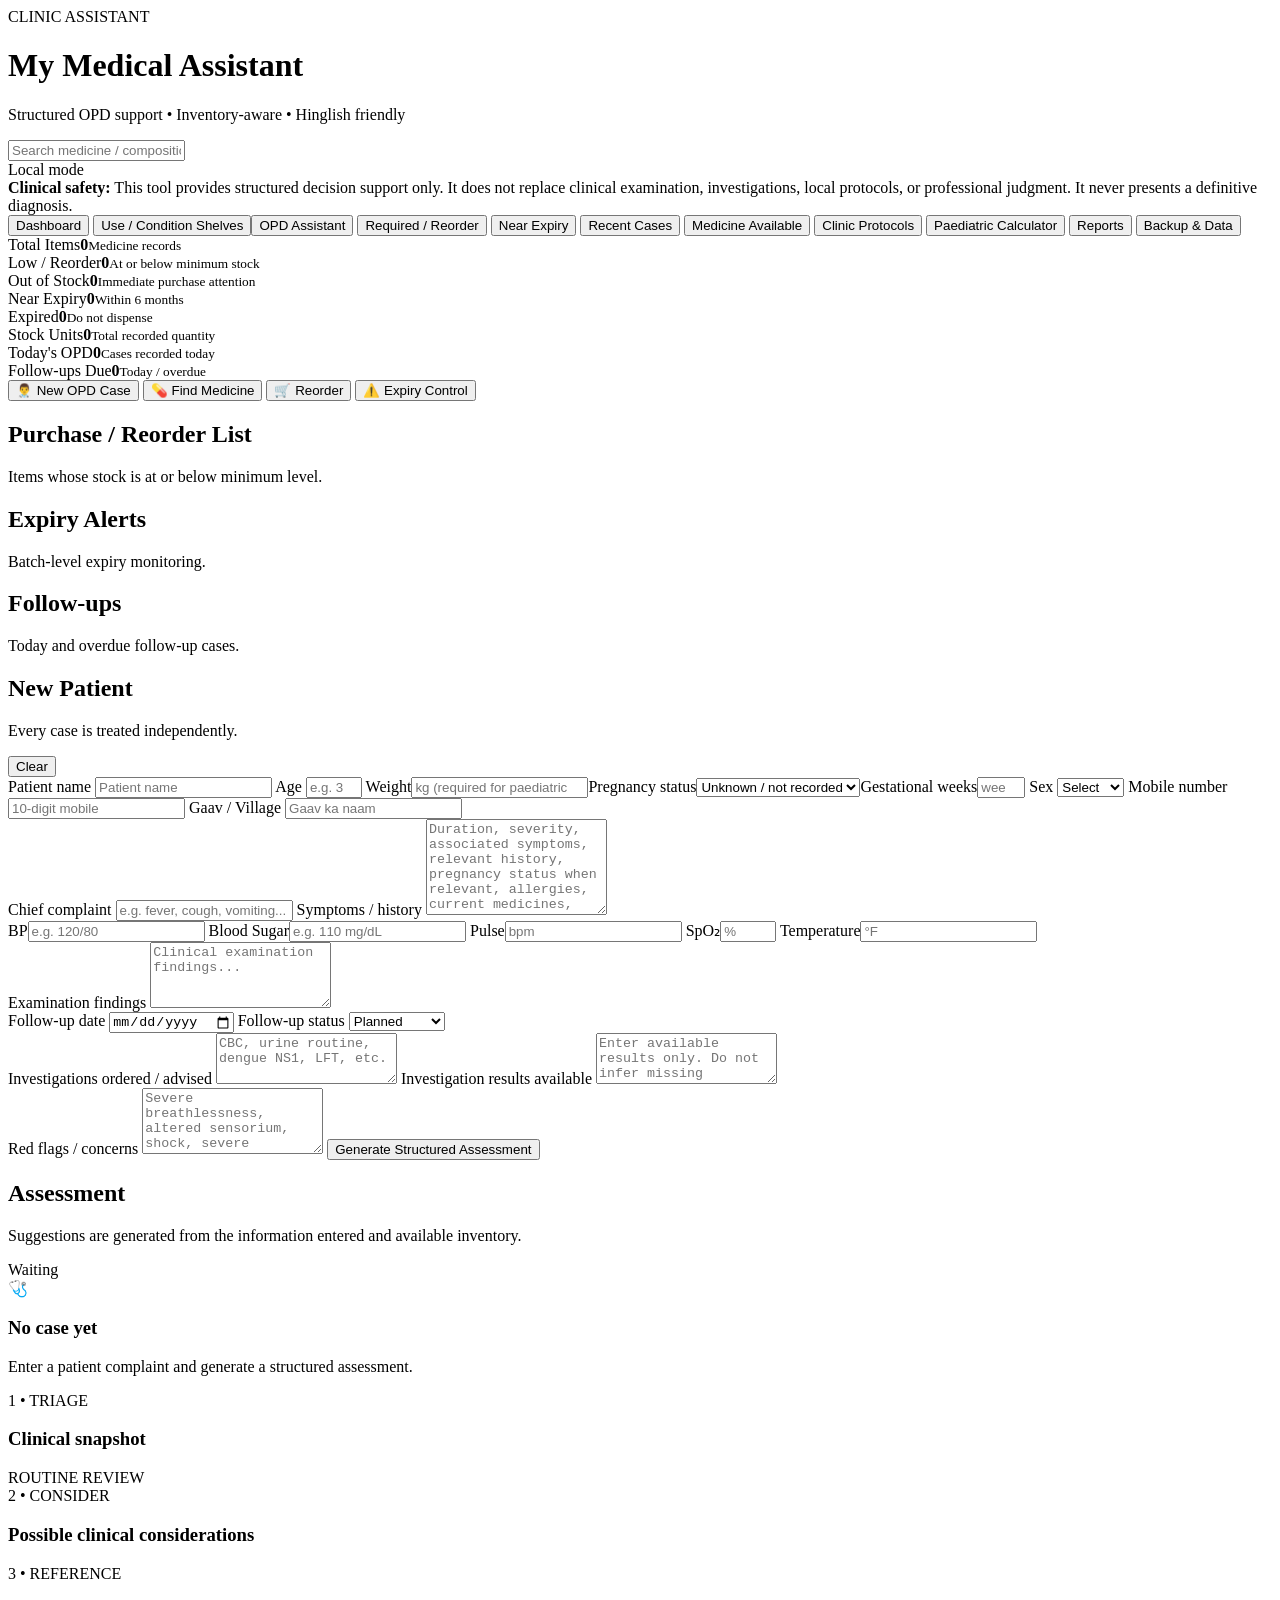
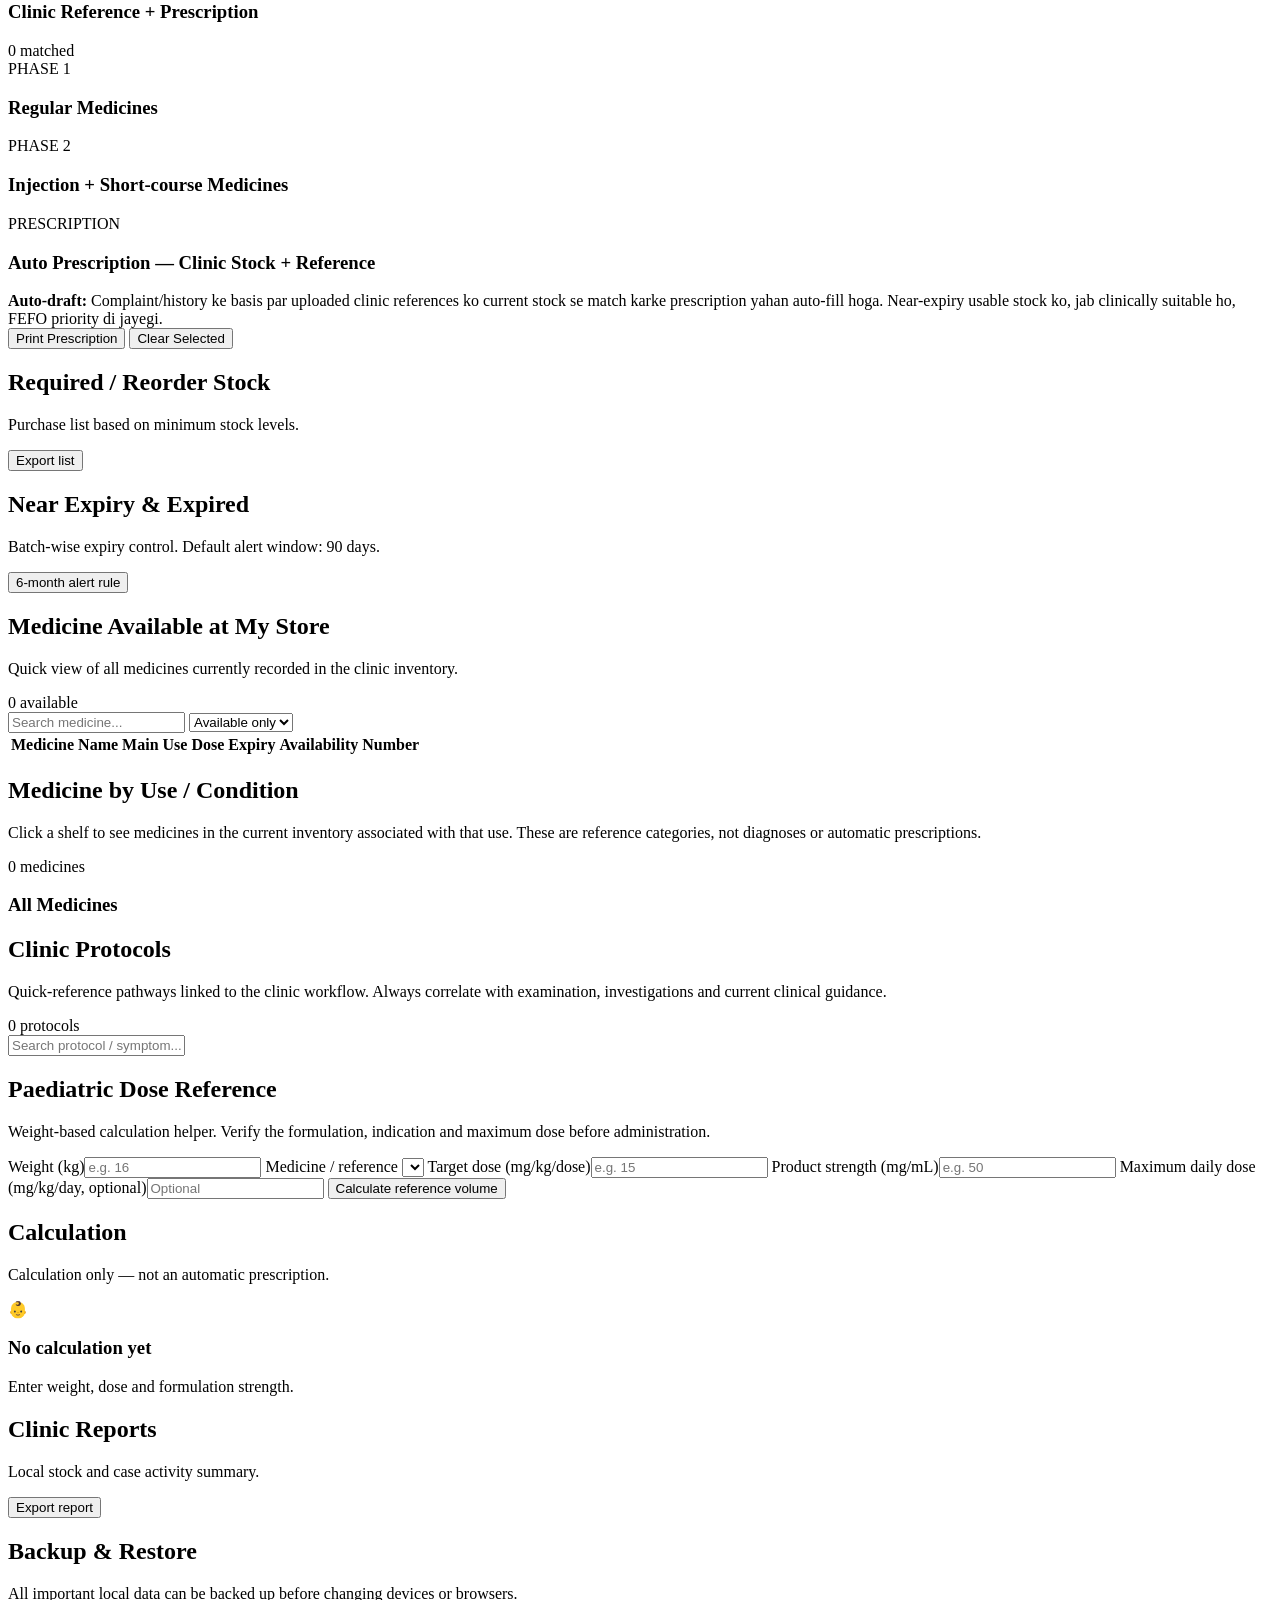
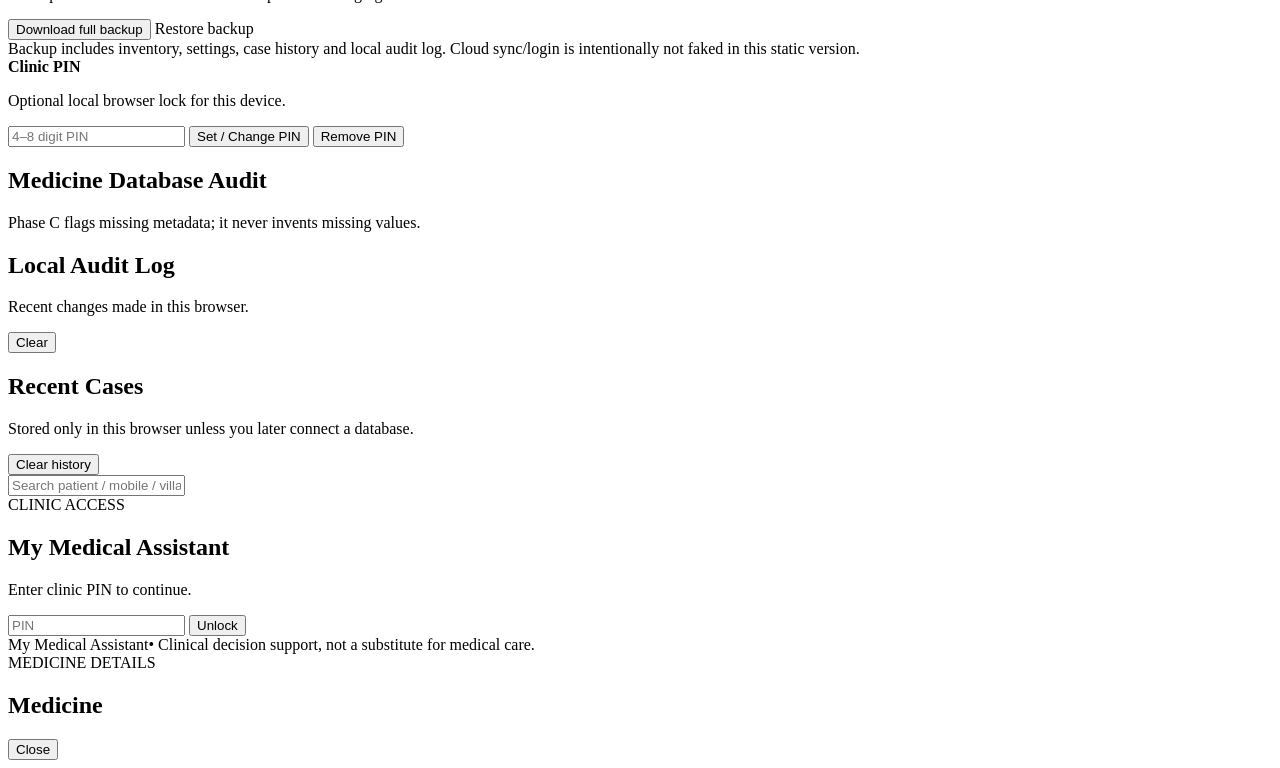
==== android/app/src/main/assets/web/index.html @ 2fb48663 "Bundle web app asset: index.html" ====
<!doctype html>
<html lang="en">
<head>
  <meta charset="UTF-8" />
  <meta name="viewport" content="width=device-width, initial-scale=1.0" />
  <meta name="theme-color" content="#0f766e" />
  <meta name="description" content="Clinic-focused medical assistant for structured OPD documentation and inventory-aware treatment suggestions." />
  <title>My Medical Assistant</title>
  <link rel="manifest" href="manifest.json" />
  <link rel="stylesheet" href="styles.css" />
</head>
<body>
  <div class="app-shell">
    <header class="topbar">
      <div>
        <div class="eyebrow">CLINIC ASSISTANT</div>
        <h1>My Medical Assistant</h1>
        <p class="subtitle">Structured OPD support • Inventory-aware • Hinglish friendly</p>
      </div>
      <div class="header-actions">
        <div class="global-search"><input id="globalMedicineSearch" placeholder="Search medicine / composition / use..." aria-label="Search medicines" /></div>
        <div class="status-pill"><span class="dot"></span> Local mode</div>
      </div>
    </header>

    <main class="container">
      <section class="notice">
        <strong>Clinical safety:</strong>
        This tool provides structured decision support only. It does not replace clinical examination, investigations, local protocols, or professional judgment. It never presents a definitive diagnosis.
      </section>

      <nav class="tabs" aria-label="Main sections">
        <button class="tab active" data-tab="dashboard">Dashboard</button>
        <button class="tab" data-tab="diseaseShelf">Use / Condition Shelves</button><button class="tab" data-tab="assistant">OPD Assistant</button>
        <button class="tab" data-tab="required">Required / Reorder</button>
        <button class="tab" data-tab="expiry">Near Expiry</button>
        <button class="tab" data-tab="history">Recent Cases</button>
        <button class="tab" data-tab="storeTablets">Medicine Available</button>
        <button class="tab" data-tab="protocols">Clinic Protocols</button>
        <button class="tab" data-tab="pediatric">Paediatric Calculator</button>
        <button class="tab" data-tab="reports">Reports</button>
        <button class="tab" data-tab="dataCenter">Backup & Data</button>
      </nav>

      <section id="dashboard" class="tab-panel active">
  <div class="dashboard-grid">
    <article class="stat-card"><span>Total Items</span><strong id="statTotal">0</strong><small>Medicine records</small></article>
    <article class="stat-card"><span>Low / Reorder</span><strong id="statLow">0</strong><small>At or below minimum stock</small></article>
    <article class="stat-card"><span>Out of Stock</span><strong id="statOut">0</strong><small>Immediate purchase attention</small></article>
    <article class="stat-card"><span>Near Expiry</span><strong id="statExpiry">0</strong><small>Within 6 months</small></article>
    <article class="stat-card"><span>Expired</span><strong id="statExpired">0</strong><small>Do not dispense</small></article>
    <article class="stat-card"><span>Stock Units</span><strong id="statUnits">0</strong><small>Total recorded quantity</small></article>
    <article class="stat-card"><span>Today's OPD</span><strong id="statTodayCases">0</strong><small>Cases recorded today</small></article>
    <article class="stat-card"><span>Follow-ups Due</span><strong id="statFollowups">0</strong><small>Today / overdue</small></article>
  </div>
  <div class="quick-actions">
    <button class="btn primary" data-quick-tab="assistant">👨‍⚕️ New OPD Case</button>
    <button class="btn ghost" data-quick-tab="storeTablets">💊 Find Medicine</button>
    <button class="btn ghost" data-quick-tab="required">🛒 Reorder</button>
    <button class="btn ghost" data-quick-tab="expiry">⚠️ Expiry Control</button>
  </div>

  <div class="grid two">
    <article class="card">
      <div class="card-head"><div><h2>Purchase / Reorder List</h2><p>Items whose stock is at or below minimum level.</p></div></div>
      <div id="dashboardReorder"></div>
    </article>
    <article class="card">
      <div class="card-head"><div><h2>Expiry Alerts</h2><p>Batch-level expiry monitoring.</p></div></div>
      <div id="dashboardExpiry"></div>
    </article>
    <article class="card">
      <div class="card-head"><div><h2>Follow-ups</h2><p>Today and overdue follow-up cases.</p></div></div>
      <div id="dashboardFollowups"></div>
    </article>
  </div>
</section>

<section id="assistant" class="tab-panel">
        <div class="grid two">
          <article class="card">
            <div class="card-head">
              <div>
                <h2>New Patient</h2>
                <p>Every case is treated independently.</p>
              </div>
              <button id="clearCase" class="btn ghost">Clear</button>
            </div>

            <form id="caseForm">
              <div class="patient-grid">
                <label>Patient name
                  <input id="patientName" type="text" autocomplete="name" placeholder="Patient name" />
                </label>
                <label>Age
                  <input id="age" type="number" min="0" max="120" placeholder="e.g. 32" />
                </label><label>Weight<input id="weight" type="number" min="0" step="0.1" placeholder="kg (required for paediatric mode)" /></label><label>Pregnancy status<select id="pregnancyStatus"><option value="unknown">Unknown / not recorded</option><option value="not-pregnant">Not pregnant</option><option value="pregnant">Pregnant</option></select></label><label>Gestational weeks<input id="gestationalWeeks" type="number" min="0" max="45" step="1" placeholder="weeks (if pregnant)" /></label>
                <label>Sex
                  <select id="sex">
                    <option value="">Select</option>
                    <option>Female</option>
                    <option>Male</option>
                    <option>Other</option>
                  </select>
                </label>
                <label>Mobile number
                  <input id="mobile" type="tel" inputmode="numeric" maxlength="10" placeholder="10-digit mobile" />
                </label>
                <label>Gaav / Village
                  <input id="village" type="text" placeholder="Gaav ka naam" />
                </label>
              </div>

              <label>Chief complaint
                <input id="complaint" required placeholder="e.g. fever, cough, vomiting..." />
              </label>

              <label>Symptoms / history
                <textarea id="history" rows="6" placeholder="Duration, severity, associated symptoms, relevant history, pregnancy status when relevant, allergies, current medicines, etc."></textarea>
              </label>

              <div class="vitals-grid">
                <label>BP<input id="bp" type="text" inputmode="decimal" placeholder="e.g. 120/80" /></label>
                <label>Blood Sugar<input id="bloodSugar" type="text" inputmode="decimal" placeholder="e.g. 110 mg/dL" /></label>
                <label>Pulse<input id="pulse" type="number" min="0" placeholder="bpm" /></label>
                <label>SpO₂<input id="spo2" type="number" min="0" max="100" placeholder="%" /></label>
                <label>Temperature<input id="temperature" type="number" step="0.1" placeholder="°F" /></label>
              </div>
              <label>Examination findings
                <textarea id="exam" rows="4" placeholder="Clinical examination findings..."></textarea>
              </label>
              <div class="phase-d-fields">
                <label>Follow-up date
                  <input id="followupDate" type="date" />
                </label>
                <label>Follow-up status
                  <select id="followupStatus">
                    <option value="planned">Planned</option>
                    <option value="completed">Completed</option>
                    <option value="missed">Missed</option>
                    <option value="not-required">Not required</option>
                  </select>
                </label>
              </div>
              <div class="phase-d-fields">
                <label>Investigations ordered / advised
                  <textarea id="investigationsOrdered" rows="3" placeholder="CBC, urine routine, dengue NS1, LFT, etc."></textarea>
                </label>
                <label>Investigation results available
                  <textarea id="investigationResults" rows="3" placeholder="Enter available results only. Do not infer missing results."></textarea>
                </label>
              </div>

              <label>Red flags / concerns
                <textarea id="redFlags" rows="4" placeholder="Severe breathlessness, altered sensorium, shock, severe dehydration, chest pain, bleeding, etc."></textarea>
              </label>

              <button class="btn primary" type="submit">Generate Structured Assessment</button>
            </form>
          </article>

          <article class="card result-card">
            <div class="card-head">
              <div>
                <h2>Assessment</h2>
                <p>Suggestions are generated from the information entered and available inventory.</p>
              </div>
              <span id="resultState" class="badge">Waiting</span>
            </div>

            <div id="emptyResult" class="empty">
              <div class="empty-icon">🩺</div>
              <h3>No case yet</h3>
              <p>Enter a patient complaint and generate a structured assessment.</p>
            </div>

            <div id="result" class="hidden">
              <div id="referralBox"></div>
              <section class="result-section">
                <div class="opd-section-head"><div><span class="mini-label">1 • TRIAGE</span><h3>Clinical snapshot</h3></div><span id="triageStatus" class="status-tag ok">ROUTINE REVIEW</span></div>
                <div id="clinicalSnapshot" class="clinical-snapshot"></div>
              </section>

              <section class="result-section">
                <div class="opd-section-head"><div><span class="mini-label">2 • CONSIDER</span><h3>Possible clinical considerations</h3></div></div>
                <p id="possibleDiagnosis"></p>
              </section>

              <section class="result-section">
                <div class="opd-section-head"><div><span class="mini-label">3 • REFERENCE</span><h3>Clinic Reference + Prescription</h3></div><span id="medicineMatchCount" class="badge">0 matched</span></div>
                <div id="medicineMatchInfo" class="match-info"></div>
                <div class="phase-title"><span>PHASE 1</span><h3>Regular Medicines</h3></div>
                <div id="phase1" class="medicine-list"></div>
                <div class="phase-title"><span>PHASE 2</span><h3>Injection + Short-course Medicines</h3></div>
                <div id="phase2" class="medicine-list"></div>
                <div class="opd-section-head prescription-inline-head"><div><span class="mini-label">PRESCRIPTION</span><h3>Auto Prescription — Clinic Stock + Reference</h3></div></div>
                <div id="prescriptionBuilder" class="prescription-builder">
                  <div class="protocol-inline"><b>Auto-draft:</b> Complaint/history ke basis par uploaded clinic references ko current stock se match karke prescription yahan auto-fill hoga. Near-expiry usable stock ko, jab clinically suitable ho, FEFO priority di jayegi.</div>
                  <div id="selectedPrescriptionList" class="selected-prescription-list"></div>
                  <div class="prescription-actions">
                    <button id="printPrescription" class="btn primary" type="button">Print Prescription</button>
                    <button id="clearPrescription" class="btn ghost" type="button">Clear Selected</button>
                  </div>
                  <div id="prescriptionConfidence" class="prescription-confidence"></div><div id="prescriptionWarnings"></div><div id="prescriptionCostSummary" class="prescription-cost-summary"></div>
                </div>
              </section>
              
              

              
            </div>
          </article>
        </div>
      </section>

      <section id="required" class="tab-panel">
        <article class="card">
          <div class="card-head"><div><h2>Required / Reorder Stock</h2><p>Purchase list based on minimum stock levels.</p></div><button id="exportPurchase" class="btn ghost">Export list</button></div>
          <div id="requiredTable" class="table-wrap"></div>
        </article>
      </section>

      <section id="expiry" class="tab-panel">
        <article class="card">
          <div class="card-head"><div><h2>Near Expiry & Expired</h2><p>Batch-wise expiry control. Default alert window: 90 days.</p></div><button id="expirySettings" class="btn ghost">6-month alert rule</button></div>
          <div id="expiryTable" class="table-wrap"></div>
        </article>
      </section>

      <section id="storeTablets" class="tab-panel">
        <article class="card">
          <div class="card-head">
            <div>
              <h2>Medicine Available at My Store</h2>
              <p>Quick view of all medicines currently recorded in the clinic inventory.</p>
            </div>
            <span id="tabletCount" class="badge">0 available</span>
          </div>
          <div class="store-tablet-toolbar">
            <input id="storeTabletSearch" placeholder="Search medicine..." />
            <select id="storeTabletStock">
              <option value="available">Available only</option>
              <option value="all">All medicines</option>
            </select>
          </div>
          <div class="table-wrap">
  <table class="store-tablets-table">
    <thead>
      <tr>
        <th>Medicine Name</th><th>Main Use</th><th>Dose</th><th>Expiry</th><th>Availability Number</th>
      </tr>
    </thead>
    <tbody id="storeTabletsList"></tbody>
  </table>
</div>
        </article>
      </section>

      
<section id="diseaseShelf" class="tab-panel">
  <article class="card">
    <div class="card-head">
      <div><h2>Medicine by Use / Condition</h2><p>Click a shelf to see medicines in the current inventory associated with that use. These are reference categories, not diagnoses or automatic prescriptions.</p></div>
      <span id="diseaseShelfCount" class="badge">0 medicines</span>
    </div>
    <div id="diseaseShelves" class="disease-shelves"></div>
    <div class="disease-results-head"><h3 id="diseaseShelfTitle">All Medicines</h3><span id="diseaseShelfSub"></span></div>
    <div id="diseaseShelfList" class="disease-shelf-list"></div>
  </article>
</section>

      
<section id="protocols" class="tab-panel">
  <article class="card">
    <div class="card-head"><div><h2>Clinic Protocols</h2><p>Quick-reference pathways linked to the clinic workflow. Always correlate with examination, investigations and current clinical guidance.</p></div><span id="protocolCount" class="badge">0 protocols</span></div>
    <div class="protocol-toolbar"><input id="protocolSearch" placeholder="Search protocol / symptom..." /></div>
    <div id="protocolList" class="protocol-list"></div>
  </article>
</section>

<section id="pediatric" class="tab-panel">
  <div class="grid two">
    <article class="card">
      <div class="card-head"><div><h2>Paediatric Dose Reference</h2><p>Weight-based calculation helper. Verify the formulation, indication and maximum dose before administration.</p></div></div>
      <form id="pediatricForm">
        <label>Weight (kg)<input id="pedWeight" type="number" min="0.1" step="0.1" placeholder="e.g. 16" required></label>
        <label>Medicine / reference
          <select id="pedMedicine"></select>
        </label>
        <label>Target dose (mg/kg/dose)<input id="pedDose" type="number" min="0" step="0.1" placeholder="e.g. 15" required></label>
        <label>Product strength (mg/mL)<input id="pedStrength" type="number" min="0.01" step="0.01" placeholder="e.g. 50" required></label>
        <label>Maximum daily dose (mg/kg/day, optional)<input id="pedMax" type="number" min="0" step="0.1" placeholder="Optional"></label>
        <button class="btn primary" type="submit">Calculate reference volume</button>
      </form>
    </article>
    <article class="card">
      <div class="card-head"><div><h2>Calculation</h2><p>Calculation only — not an automatic prescription.</p></div></div>
      <div id="pedResult" class="empty"><div class="empty-icon">👶</div><h3>No calculation yet</h3><p>Enter weight, dose and formulation strength.</p></div>
    </article>
  </div>
</section>

<section id="reports" class="tab-panel">
  <article class="card">
    <div class="card-head"><div><h2>Clinic Reports</h2><p>Local stock and case activity summary.</p></div><button id="exportReport" class="btn ghost">Export report</button></div>
    <div id="reportCards" class="report-grid"></div>
    <div id="reportTables" class="report-tables"></div>
  </article>
</section>

<section id="dataCenter" class="tab-panel">
  <div class="grid two">
    <article class="card">
      <div class="card-head"><div><h2>Backup & Restore</h2><p>All important local data can be backed up before changing devices or browsers.</p></div></div>
      <div class="backup-actions">
        <button id="backupAll" class="btn primary">Download full backup</button>
        <label class="btn ghost file-btn">Restore backup<input id="restoreBackup" type="file" accept=".json,application/json" hidden></label>
      </div>
      <div class="backup-note">Backup includes inventory, settings, case history and local audit log. Cloud sync/login is intentionally not faked in this static version.</div>
      <div class="security-box">
        <strong>Clinic PIN</strong>
        <p>Optional local browser lock for this device.</p>
        <div class="security-actions">
          <input id="newPin" type="password" inputmode="numeric" maxlength="8" placeholder="4–8 digit PIN" />
          <button id="setPin" class="btn ghost">Set / Change PIN</button>
          <button id="removePin" class="btn danger-outline">Remove PIN</button>
        </div>
      </div>
    </article>
    <article class="card"><div class="card-head"><div><h2>Medicine Database Audit</h2><p>Phase C flags missing metadata; it never invents missing values.</p></div></div><div id="databaseAudit"></div></article>
    <article class="card">
      <div class="card-head"><div><h2>Local Audit Log</h2><p>Recent changes made in this browser.</p></div><button id="clearAudit" class="btn danger-outline">Clear</button></div>
      <div id="auditList" class="history-list"></div>
    </article>
  </div>
</section>

<section id="history" class="tab-panel">
        <article class="card">
          <div class="card-head">
            <div>
              <h2>Recent Cases</h2>
              <p>Stored only in this browser unless you later connect a database.</p>
            </div>
            <button id="clearHistory" class="btn danger-outline">Clear history</button>
          </div>
          <div class="history-toolbar"><input id="historySearch" placeholder="Search patient / mobile / village / complaint..." /></div>
          <div id="historyList" class="history-list"></div>
        </article>
      </section>
    </main>

    <div id="pinLock" class="pin-lock hidden">
      <div class="pin-card">
        <div class="eyebrow">CLINIC ACCESS</div>
        <h2>My Medical Assistant</h2>
        <p>Enter clinic PIN to continue.</p>
        <input id="pinInput" type="password" inputmode="numeric" maxlength="8" placeholder="PIN" />
        <button id="pinUnlock" class="btn primary">Unlock</button>
        <small id="pinError" class="pin-error"></small>
      </div>
    </div>

    <footer>
      <span>My Medical Assistant</span><span>•</span>
      <span>Clinical decision support, not a substitute for medical care.</span>
    </footer>
  </div>
  <script src="app.js"></script>
<div id="medicineModal" class="modal hidden" aria-hidden="true">
  <div class="modal-backdrop" data-close-modal></div>
  <div class="modal-card">
    <div class="modal-head"><div><span class="mini-label">MEDICINE DETAILS</span><h2 id="modalMedicineName">Medicine</h2></div><button class="btn ghost" data-close-modal>Close</button></div>
    <div id="medicineModalBody"></div>
  </div>
</div>
<script>if("serviceWorker" in navigator){window.addEventListener("load",()=>navigator.serviceWorker.register("./service-worker.js").catch(()=>{}));}</script>
</body>
</html>
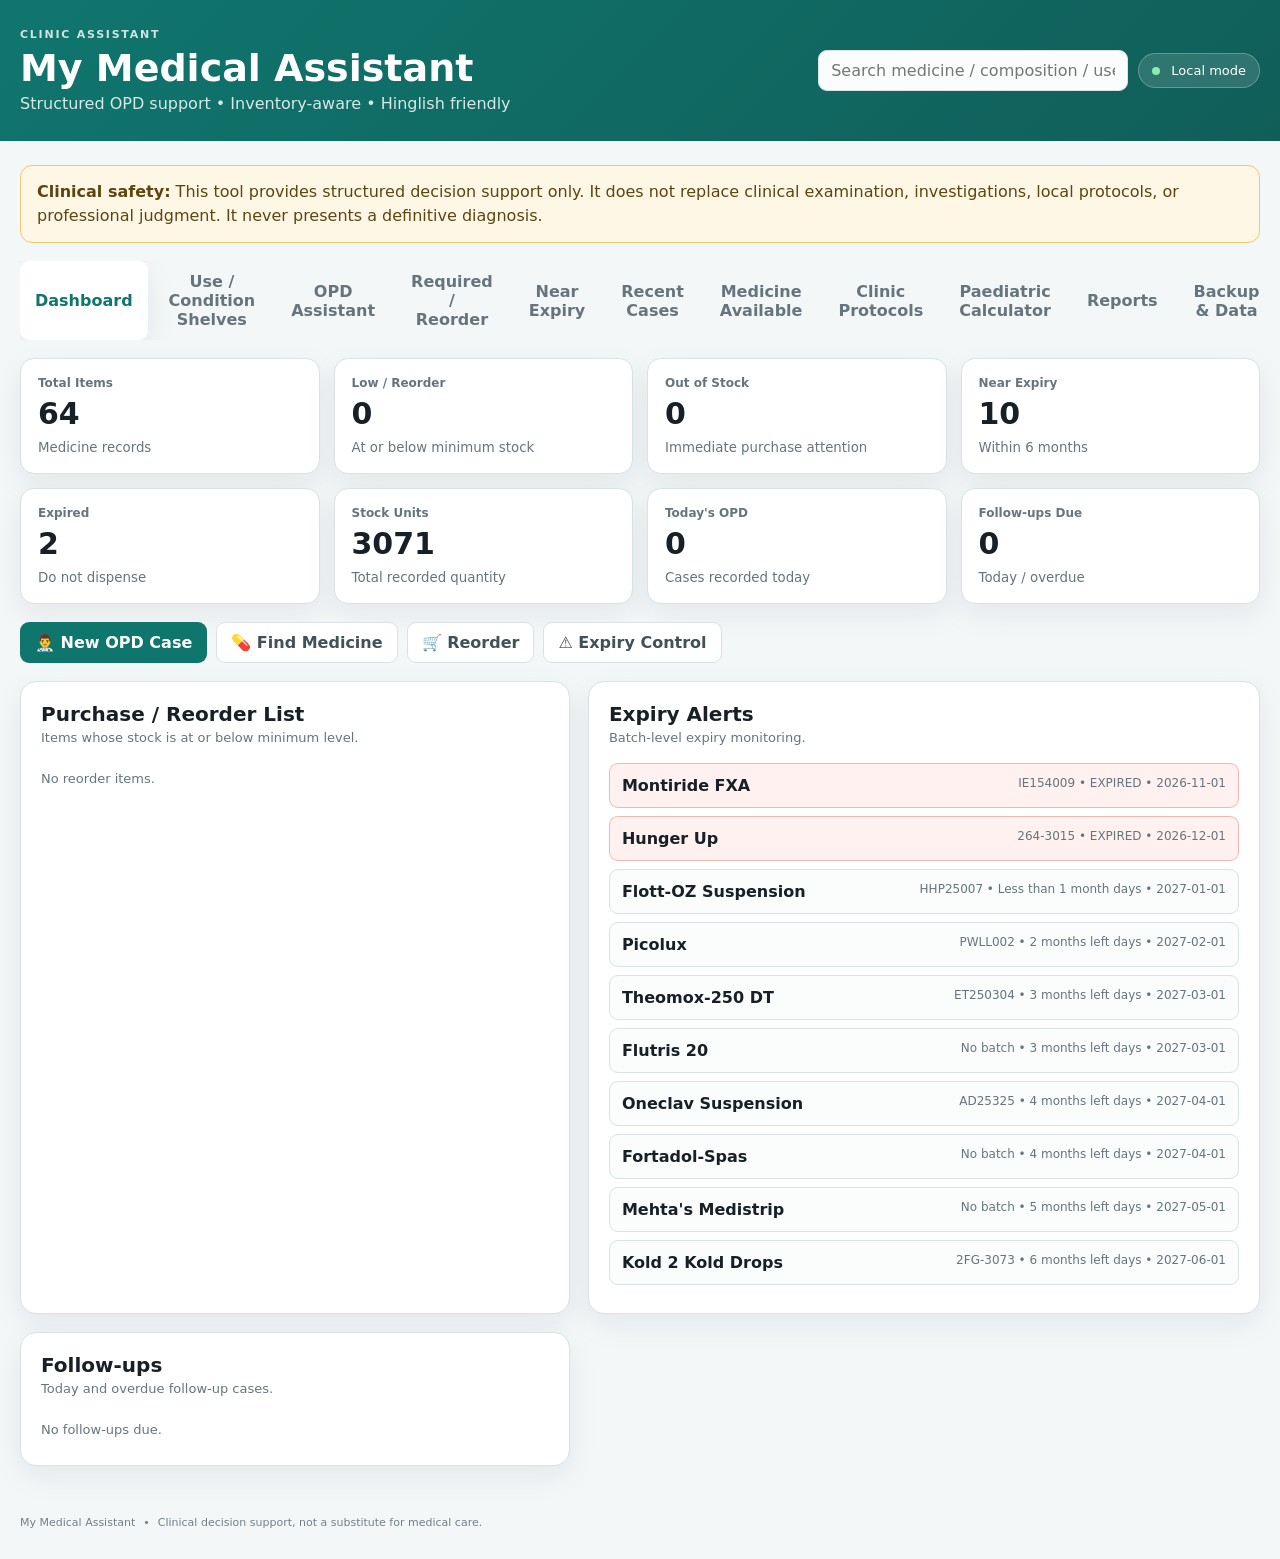
==== commit 47fb1f2c: "Force latest Android inventory script" ====
--- a/android/app/src/main/assets/web/index.html
+++ b/android/app/src/main/assets/web/index.html
@@ -366,7 +366,7 @@
       <span>Clinical decision support, not a substitute for medical care.</span>
     </footer>
   </div>
-  <script src="app.js"></script>
+  <script src="app.js?v=20260922-3"></script>
 <div id="medicineModal" class="modal hidden" aria-hidden="true">
   <div class="modal-backdrop" data-close-modal></div>
   <div class="modal-card">
--- a/android/app/src/main/assets/web/styles.css
+++ b/android/app/src/main/assets/web/styles.css
@@ -0,0 +1,137 @@
+:root {
+  --bg:#f4f7f8; --surface:#fff; --surface2:#eef7f6; --text:#172026;
+  --muted:#66757d; --border:#d9e2e5; --primary:#0f766e; --primary-dark:#115e59;
+  --danger:#b42318; --warning-bg:#fff7e6; --warning-border:#f2c66d;
+  --shadow:0 10px 30px rgba(23,32,38,.07);
+  font-family:Inter,ui-sans-serif,system-ui,-apple-system,BlinkMacSystemFont,"Segoe UI",sans-serif;
+}
+*{box-sizing:border-box} body{margin:0;background:var(--bg);color:var(--text)}
+button,input,textarea,select{font:inherit} button{cursor:pointer}
+.topbar{background:linear-gradient(135deg,#0f766e,#115e59);color:#fff;padding:28px max(20px,calc((100vw - 1240px)/2));display:flex;align-items:center;justify-content:space-between;gap:20px}
+.eyebrow{font-size:11px;letter-spacing:.16em;opacity:.8;font-weight:800} h1{margin:5px 0 4px;font-size:clamp(26px,4vw,38px)} .subtitle{margin:0;opacity:.84}
+.status-pill{background:rgba(255,255,255,.13);border:1px solid rgba(255,255,255,.25);padding:9px 13px;border-radius:999px;white-space:nowrap;font-size:13px}
+.dot{display:inline-block;width:8px;height:8px;border-radius:50%;background:#86efac;margin-right:7px}
+.container{width:min(1240px,calc(100% - 32px));margin:24px auto 50px}
+.notice{background:var(--warning-bg);border:1px solid var(--warning-border);padding:14px 16px;border-radius:12px;color:#5c450f;line-height:1.5;margin-bottom:18px}
+.tabs{display:flex;gap:6px;margin-bottom:18px;overflow-x:auto}.tab{border:0;background:transparent;padding:11px 15px;border-radius:9px;color:var(--muted);font-weight:700}.tab.active{background:#fff;color:var(--primary);box-shadow:var(--shadow)}
+.tab-panel{display:none}.tab-panel.active{display:block}.grid.two{display:grid;grid-template-columns:minmax(320px,.9fr) minmax(420px,1.1fr);gap:18px}
+.card{background:var(--surface);border:1px solid var(--border);border-radius:16px;box-shadow:var(--shadow);padding:20px}
+.card-head{display:flex;justify-content:space-between;gap:15px;align-items:flex-start;margin-bottom:18px}.card h2{margin:0 0 4px;font-size:20px}.card-head p{margin:0;color:var(--muted);font-size:13px}
+form{display:grid;gap:14px}label{display:grid;gap:7px;font-size:13px;font-weight:700;color:#33434a}
+input,textarea,select{width:100%;border:1px solid var(--border);background:#fbfcfc;color:var(--text);border-radius:9px;padding:11px 12px;outline:none}
+input:focus,textarea:focus,select:focus{border-color:var(--primary);box-shadow:0 0 0 3px rgba(15,118,110,.1)}textarea{resize:vertical;min-height:80px}
+.btn{border:1px solid transparent;border-radius:9px;padding:10px 14px;font-weight:800}.btn.primary{background:var(--primary);color:#fff}.btn.primary:hover{background:var(--primary-dark)}
+.btn.ghost{background:#fff;color:#405158;border-color:var(--border)}.btn.danger-outline{background:#fff;color:var(--danger);border-color:#f1c3bf}
+.badge{padding:6px 9px;border-radius:999px;background:#edf2f3;color:#5a6870;font-size:11px;font-weight:800}
+.empty{min-height:560px;display:grid;place-content:center;text-align:center;color:var(--muted);padding:40px}.empty-icon{font-size:42px}.empty h3{margin:12px 0 5px;color:var(--text)}
+.hidden{display:none!important}.result-section{border-top:1px solid var(--border);padding:18px 0}.result-section:first-of-type{border-top:0}.result-section h3{margin:0 0 9px;font-size:15px}.result-section p{line-height:1.55;margin:0}
+.phase-title{display:flex;gap:9px;align-items:center;margin-bottom:12px}.phase-title span{font-size:10px;font-weight:900;letter-spacing:.06em;color:var(--primary);background:var(--surface2);padding:5px 7px;border-radius:5px}
+.medicine-list{display:grid;gap:8px}.medicine-item{border:1px solid var(--border);border-radius:10px;padding:11px 12px;background:#fbfcfc}.medicine-item strong{display:block;margin-bottom:3px}.medicine-item small{color:var(--muted);line-height:1.4}
+.empty-list{color:var(--muted);font-size:13px;padding:8px 0}.referral{background:#fff1f0;border:1px solid #f3b7b1;color:#7a271a;padding:12px;border-radius:10px;margin-bottom:15px;line-height:1.45}
+.checks{padding-left:20px;margin:0;color:#46565d}.summary{white-space:pre-wrap;background:#f6f8f8;border:1px solid var(--border);padding:12px;border-radius:9px;font-size:12px;line-height:1.5}
+.inventory-toolbar{display:grid;grid-template-columns:1fr 190px auto;gap:10px;margin-bottom:15px}.table-wrap{overflow-x:auto}
+table{width:100%;border-collapse:collapse;min-width:720px}th,td{text-align:left;padding:11px 10px;border-bottom:1px solid var(--border);font-size:13px;vertical-align:top}th{color:var(--muted);font-size:11px;text-transform:uppercase;letter-spacing:.05em}
+.stock-ok{color:#166534;font-weight:800}.stock-low{color:#9a3412;font-weight:800}.stock-out{color:var(--danger);font-weight:800}
+.history-list{display:grid;gap:10px}.history-item{border:1px solid var(--border);padding:13px;border-radius:10px}.history-item strong{display:block;margin-bottom:4px}.history-item small{color:var(--muted)}
+footer{width:min(1240px,calc(100% - 32px));margin:0 auto 30px;color:#718087;font-size:11px;display:flex;gap:8px;flex-wrap:wrap}
+@media(max-width:900px){.grid.two{grid-template-columns:1fr}.empty{min-height:260px}}@media(max-width:620px){.topbar{align-items:flex-start;flex-direction:column}.container{width:min(100% - 20px,1240px);margin-top:12px}.card{padding:15px}.inventory-toolbar{grid-template-columns:1fr}}
+.dashboard-grid{display:grid;grid-template-columns:repeat(4,1fr);gap:14px;margin-bottom:18px}
+.stat-card{background:#fff;border:1px solid var(--border);border-radius:14px;padding:17px;box-shadow:var(--shadow)}
+.stat-card span{display:block;color:var(--muted);font-size:12px;font-weight:700}.stat-card strong{display:block;font-size:30px;margin:6px 0}.stat-card small{color:var(--muted)}
+.alert-row{display:flex;justify-content:space-between;gap:15px;padding:12px;border:1px solid var(--border);border-radius:9px;margin-bottom:8px;background:#fbfcfc}
+.alert-row span{color:var(--muted);font-size:12px;text-align:right}.alert-row.expired{border-color:#f3b7b1;background:#fff1f0}
+.status-tag{display:inline-block;border-radius:999px;padding:4px 7px;font-size:10px;font-weight:900}.status-tag.out,.status-tag.expired{background:#fff1f0;color:var(--danger)}.status-tag.low,.status-tag.near{background:#fff7e6;color:#9a3412}.status-tag.ok{background:#ecfdf3;color:#166534}
+@media(max-width:900px){.dashboard-grid{grid-template-columns:repeat(2,1fr)}}
+@media(max-width:620px){.dashboard-grid{grid-template-columns:1fr}.alert-row{flex-direction:column}.alert-row span{text-align:left}}
+
+
+.store-tablet-toolbar{display:grid;grid-template-columns:1fr 190px;gap:10px;margin-bottom:16px}
+.store-tablets-grid{display:grid;grid-template-columns:repeat(2,minmax(0,1fr));gap:10px}
+.store-tablet-card{display:grid;grid-template-columns:auto 1fr auto;align-items:center;gap:12px;border:1px solid var(--border);border-radius:12px;padding:13px;background:#fbfcfc}
+.store-tablet-icon{width:38px;height:38px;display:grid;place-items:center;border-radius:10px;background:var(--surface2);font-size:20px}
+.store-tablet-info{min-width:0}
+.store-tablet-info strong{display:block;margin-bottom:3px;white-space:nowrap;overflow:hidden;text-overflow:ellipsis}
+.store-tablet-info small{display:block;color:var(--muted);font-size:11px;margin-top:2px}
+.store-tablet-stock{font-size:12px;font-weight:900;white-space:nowrap}
+.store-tablet-stock.in-stock{color:#166534}
+.store-tablet-stock.out-stock{color:var(--danger)}
+.store-empty{grid-column:1/-1;padding:20px;text-align:center;border:1px dashed var(--border);border-radius:10px}
+@media(max-width:620px){.store-tablet-toolbar{grid-template-columns:1fr}.store-tablets-grid{grid-template-columns:1fr}.store-tablet-card{grid-template-columns:auto 1fr}.store-tablet-stock{grid-column:2}}
+
+.store-tablets-table{min-width:900px}
+.store-tablets-table th{background:#f6f8f8}
+.store-tablets-table td{line-height:1.45}
+.store-tablets-table td:nth-child(2){min-width:220px;max-width:360px}
+.store-tablets-table td:nth-child(3){min-width:260px;max-width:430px}
+.tablet-availability{display:inline-block;min-width:42px;text-align:center;padding:5px 9px;border-radius:999px;font-weight:900;font-size:12px}
+.tablet-availability.available{background:#ecfdf3;color:#166534}
+.tablet-availability.unavailable{background:#fff1f0;color:var(--danger)}
+.store-empty{text-align:center!important;color:var(--muted);padding:24px!important}
+
+.disease-shelves{display:grid;grid-template-columns:repeat(4,minmax(0,1fr));gap:10px;margin:4px 0 20px}
+.disease-shelf{display:flex;align-items:center;gap:10px;text-align:left;padding:13px;border:1px solid var(--border);border-radius:12px;background:#fbfcfc;cursor:pointer;transition:.15s}
+.disease-shelf:hover{transform:translateY(-1px);border-color:var(--primary)}
+.disease-shelf.active{border-color:var(--primary);background:var(--surface2);box-shadow:0 0 0 2px rgba(0,0,0,.03)}
+.disease-shelf-icon{font-size:22px;width:32px;text-align:center}.disease-shelf strong{display:block;font-size:13px}.disease-shelf small{display:block;color:var(--muted);font-size:11px;margin-top:3px}
+.disease-results-head{display:flex;justify-content:space-between;align-items:center;border-top:1px solid var(--border);padding-top:16px;margin-bottom:10px}.disease-results-head h3{margin:0}.disease-results-head span{color:var(--muted);font-size:12px}
+.disease-shelf-list{display:grid;gap:9px}.disease-medicine{display:grid;grid-template-columns:1.1fr 1.8fr auto;gap:15px;align-items:center;border:1px solid var(--border);border-radius:11px;padding:12px;background:#fbfcfc}.disease-medicine strong{display:block}.disease-medicine small{display:block;color:var(--muted);font-size:11px;margin-top:3px}.disease-use{font-size:12px;line-height:1.45;color:#46565d}.disease-stock{text-align:right;font-size:11px}.disease-stock span{display:block;color:var(--muted);margin-bottom:4px}.disease-stock strong{font-size:12px}
+@media(max-width:1000px){.disease-shelves{grid-template-columns:repeat(3,minmax(0,1fr))}.disease-medicine{grid-template-columns:1fr 1.5fr auto}}@media(max-width:700px){.disease-shelves{grid-template-columns:repeat(2,minmax(0,1fr))}.disease-medicine{grid-template-columns:1fr}.disease-stock{text-align:left}.disease-results-head{align-items:flex-start;gap:8px;flex-direction:column}}
+
+.opd-section-head{display:flex;justify-content:space-between;gap:12px;align-items:center;margin-bottom:10px}.mini-label{display:block;font-size:10px;font-weight:900;letter-spacing:.08em;color:var(--primary);margin-bottom:3px}.clinical-snapshot{display:grid;grid-template-columns:repeat(4,1fr);gap:8px}.clinical-snapshot>div{border:1px solid var(--border);background:#fbfcfc;border-radius:9px;padding:10px}.clinical-snapshot span{display:block;color:var(--muted);font-size:10px;text-transform:uppercase}.clinical-snapshot strong{display:block;margin-top:4px;font-size:12px;line-height:1.35}.match-info{background:#f6f8f8;border:1px solid var(--border);border-radius:9px;padding:10px;font-size:12px;color:var(--muted);line-height:1.45}.medicine-item-top{display:flex;justify-content:space-between;gap:12px;align-items:flex-start}.medicine-item-top small{display:block;color:var(--muted);margin-top:3px}.medicine-use{font-size:12px;line-height:1.4;margin-top:7px;color:#46565d}.medicine-meta{display:flex;justify-content:space-between;gap:10px;margin-top:8px;color:var(--muted);font-size:11px}.expiry-bad{color:var(--danger);font-weight:900}.medicine-warning{margin-top:8px;padding:8px 9px;border-radius:8px;background:#fff7e6;color:#7c4a03;font-size:11px;line-height:1.4}
+@media(max-width:900px){.clinical-snapshot{grid-template-columns:repeat(2,1fr)}}@media(max-width:620px){.clinical-snapshot{grid-template-columns:1fr}.opd-section-head{align-items:flex-start}.medicine-item-top{flex-direction:column}}
+
+.header-actions{display:flex;gap:10px;align-items:center}.global-search{position:relative}.global-search input{width:310px;padding:10px 12px}.global-search-results{position:absolute;z-index:50;top:62px;right:22px;width:310px;background:#fff;border:1px solid var(--border);border-radius:10px;box-shadow:var(--shadow);padding:6px}.search-result{display:block;width:100%;text-align:left;background:#fff;border:0;border-bottom:1px solid var(--border);padding:9px;cursor:pointer}.search-result:last-child{border-bottom:0}.search-result strong,.search-result small{display:block}.search-result small{color:var(--muted);margin-top:3px;font-size:11px}.search-empty{padding:12px;color:var(--muted);font-size:12px}
+.quick-actions{display:flex;gap:9px;flex-wrap:wrap;margin:0 0 18px}.report-grid{display:grid;grid-template-columns:repeat(4,1fr);gap:12px;margin-bottom:18px}.report-card{border:1px solid var(--border);border-radius:12px;padding:15px;background:#fbfcfc}.report-card span{display:block;color:var(--muted);font-size:11px}.report-card strong{display:block;font-size:26px;margin-top:5px}.report-tables{display:grid;gap:18px}.report-table{border-top:1px solid var(--border);padding-top:12px}.report-table h3{margin:0 0 8px}.link-button{border:0;background:none;padding:0;color:var(--primary);font-weight:800;cursor:pointer}
+.protocol-toolbar{margin-bottom:14px}.protocol-list{display:grid;gap:11px}.protocol-card{border:1px solid var(--border);border-radius:12px;padding:14px;background:#fbfcfc}.protocol-card h3{margin:3px 0 5px}.protocol-card p{color:#46565d;line-height:1.45;margin:0 0 10px}.protocol-points{display:flex;gap:7px;flex-wrap:wrap}.protocol-points span{font-size:11px;padding:5px 8px;border-radius:999px;background:#eef7f6}.protocol-caution{margin-top:10px;padding:9px;background:#fff7e6;border-radius:8px;color:#704f10;font-size:11px;line-height:1.4}
+.calc-result{display:grid;gap:5px}.calc-result span{color:var(--muted);font-size:11px}.calc-result strong{font-size:15px}.calc-result .calc-big{font-size:28px;color:var(--primary);padding:7px 0}.backup-actions{display:flex;gap:10px;flex-wrap:wrap}.file-btn{display:inline-flex;cursor:pointer}.backup-note{margin-top:15px;padding:11px;background:#f6f8f8;border-radius:9px;color:var(--muted);font-size:12px;line-height:1.45}
+.modal{position:fixed;inset:0;z-index:100}.modal-backdrop{position:absolute;inset:0;background:rgba(0,0,0,.42)}.modal-card{position:relative;width:min(760px,calc(100% - 28px));max-height:90vh;overflow:auto;margin:5vh auto;background:#fff;border-radius:15px;padding:18px;box-shadow:0 20px 50px rgba(0,0,0,.2)}.modal-head{display:flex;justify-content:space-between;gap:12px;align-items:flex-start;margin-bottom:15px}.detail-grid{display:grid;grid-template-columns:repeat(2,1fr);gap:10px}.detail-grid>div{border:1px solid var(--border);border-radius:9px;padding:10px}.detail-grid span{display:block;color:var(--muted);font-size:10px;text-transform:uppercase}.detail-grid strong{display:block;margin-top:4px;font-size:12px;line-height:1.4}.stock-editor{display:flex;align-items:center;gap:8px;flex-wrap:wrap;margin:14px 0;padding:12px;border:1px solid var(--border);border-radius:10px}.stock-editor input{width:100px}
+.medicine-item{cursor:pointer}.medicine-item:hover{border-color:var(--primary)}.hidden{display:none!important}
+@media(max-width:900px){.header-actions{width:100%;justify-content:space-between}.global-search{flex:1}.global-search input{width:100%}.report-grid{grid-template-columns:repeat(2,1fr)}}@media(max-width:620px){.header-actions{flex-direction:column;align-items:stretch}.global-search-results{position:fixed;top:100px;left:10px;right:10px;width:auto}.detail-grid{grid-template-columns:1fr}.report-grid{grid-template-columns:1fr}}
+
+.patient-grid{display:grid;grid-template-columns:repeat(2,minmax(0,1fr));gap:10px}
+.vitals-grid{display:grid;grid-template-columns:repeat(5,minmax(0,1fr));gap:10px;margin:10px 0}
+.history-toolbar{margin:0 0 12px}.history-toolbar input{width:100%}
+.history-complaint{font-size:12px;color:#46565d;margin:8px 0}
+.prescription-builder{display:grid;gap:10px}
+.selected-prescription-list{display:grid;gap:9px}
+.rx-row{border:1px solid var(--border);border-radius:10px;padding:11px;background:#fbfcfc}
+.rx-row>div:first-child{margin-bottom:9px}.rx-row small{display:block;color:var(--muted);margin-top:3px}
+.rx-fields{display:grid;grid-template-columns:1.2fr 1fr 1fr 1.3fr auto;gap:7px;align-items:center}
+.rx-fields input{min-width:0}
+.prescription-actions{display:flex;gap:8px;flex-wrap:wrap}
+.medicine-actions{margin-top:9px}
+.security-box{margin-top:15px;border:1px solid var(--border);border-radius:10px;padding:12px;background:#fbfcfc}
+.security-box p{color:var(--muted);font-size:12px;margin:5px 0 10px}
+.security-actions{display:flex;gap:8px;flex-wrap:wrap}.security-actions input{max-width:180px}
+.pin-lock{position:fixed;inset:0;z-index:1000;background:rgba(15,30,34,.72);display:grid;place-items:center;padding:20px}
+.pin-card{width:min(390px,100%);background:#fff;border-radius:16px;padding:25px;box-shadow:0 25px 80px rgba(0,0,0,.3);text-align:center}
+.pin-card h2{margin:8px 0}.pin-card p{color:var(--muted);font-size:13px}.pin-card input{width:100%;margin:10px 0}.pin-error{display:block;color:var(--danger);min-height:18px;margin-top:8px}
+@media(max-width:900px){.vitals-grid{grid-template-columns:repeat(3,minmax(0,1fr))}.rx-fields{grid-template-columns:1fr 1fr}}
+@media(max-width:620px){.patient-grid,.vitals-grid{grid-template-columns:1fr}.rx-fields{grid-template-columns:1fr}.security-actions{flex-direction:column}.security-actions input{max-width:none}}
+
+/* Prescription phase controls */
+.rx-fields select{min-width:0;padding:9px 10px;border:1px solid var(--border);border-radius:8px;background:#fff;font:inherit}
+.rx-fields [data-rx-compat]{grid-column:span 2}
+@media(max-width:1100px){.rx-fields{grid-template-columns:1fr 1fr 1fr}.rx-fields [data-rx-compat]{grid-column:1/-1}}
+@media(max-width:620px){.rx-fields [data-rx-compat]{grid-column:auto}}
+
+/* IV compatibility checker */
+.iv-checker{display:grid;gap:14px}
+.iv-check-grid{display:grid;grid-template-columns:1fr 1fr;gap:12px}
+.iv-check-grid label{display:grid;gap:7px;font-weight:700}
+.iv-check-grid select{padding:10px;border:1px solid var(--border);border-radius:10px;background:#fff;font:inherit}
+.iv-result{min-height:70px}
+.iv-status{padding:14px;border-radius:12px;border:1px solid var(--border)}
+.iv-status strong{display:block;margin-bottom:5px}
+.iv-status.compatible{border-color:#2e8b57;background:#f0fbf5}
+.iv-status.do-not-mix{border-color:#c33;background:#fff3f3}
+.iv-status.unverified{border-color:#d39b00;background:#fff9e8}
+.iv-status p{margin:0 0 6px}
+.iv-status small{display:block;margin-top:5px}
+@media(max-width:650px){.iv-check-grid{grid-template-columns:1fr}}
+
+.phaseb-box{margin:10px 0;padding:12px 14px;border:1px solid var(--line,#dfe5ec);border-radius:12px;background:var(--soft,#f7f9fc)}.phaseb-box b{display:block;margin-bottom:6px}.phaseb-box ul{margin:6px 0 0 18px;padding:0}.phaseb-box li{margin:3px 0}
+
+.prescription-confidence{display:flex;flex-wrap:wrap;gap:6px;margin:10px 0}.confidence-badge{display:inline-flex;padding:5px 8px;border-radius:999px;border:1px solid var(--line,#dfe5ec);font-size:11px;font-weight:700}.audit-missing-list{margin-top:10px}.audit-missing-list>div{display:flex;justify-content:space-between;gap:12px;padding:7px 0;border-bottom:1px solid var(--line,#e5e7eb)}.audit-missing-list span{font-size:12px;color:var(--muted,#64748b)}
+
+.phase-d-fields{display:grid;grid-template-columns:repeat(2,minmax(0,1fr));gap:12px;margin-top:10px}.phase-d-fields label{display:block}@media(max-width:760px){.phase-d-fields{grid-template-columns:1fr}}
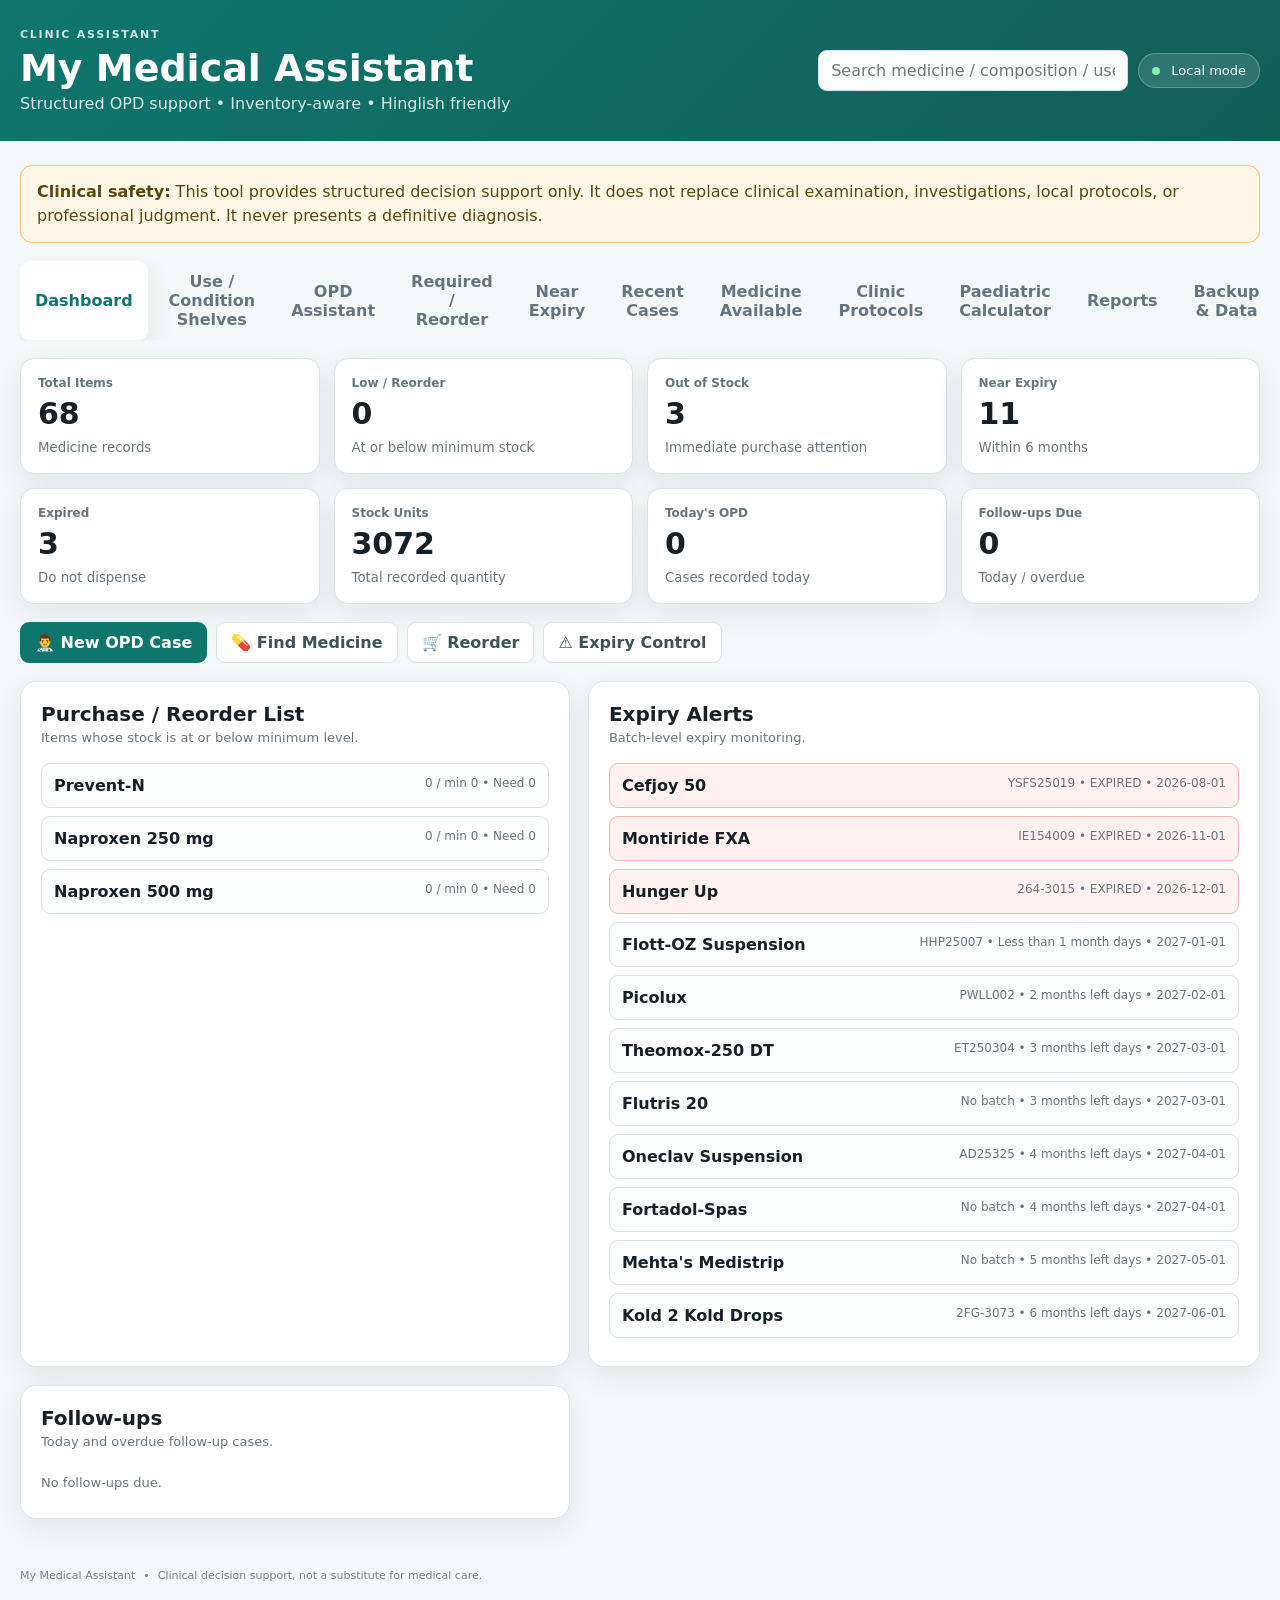
==== commit faba7f9f: "Refresh app cache after inventory restore" ====
--- a/android/app/src/main/assets/web/index.html
+++ b/android/app/src/main/assets/web/index.html
@@ -366,7 +366,7 @@
       <span>Clinical decision support, not a substitute for medical care.</span>
     </footer>
   </div>
-  <script src="app.js?v=20260922-3"></script>
+  <script src="app.js?v=20260922-5"></script>
 <div id="medicineModal" class="modal hidden" aria-hidden="true">
   <div class="modal-backdrop" data-close-modal></div>
   <div class="modal-card">
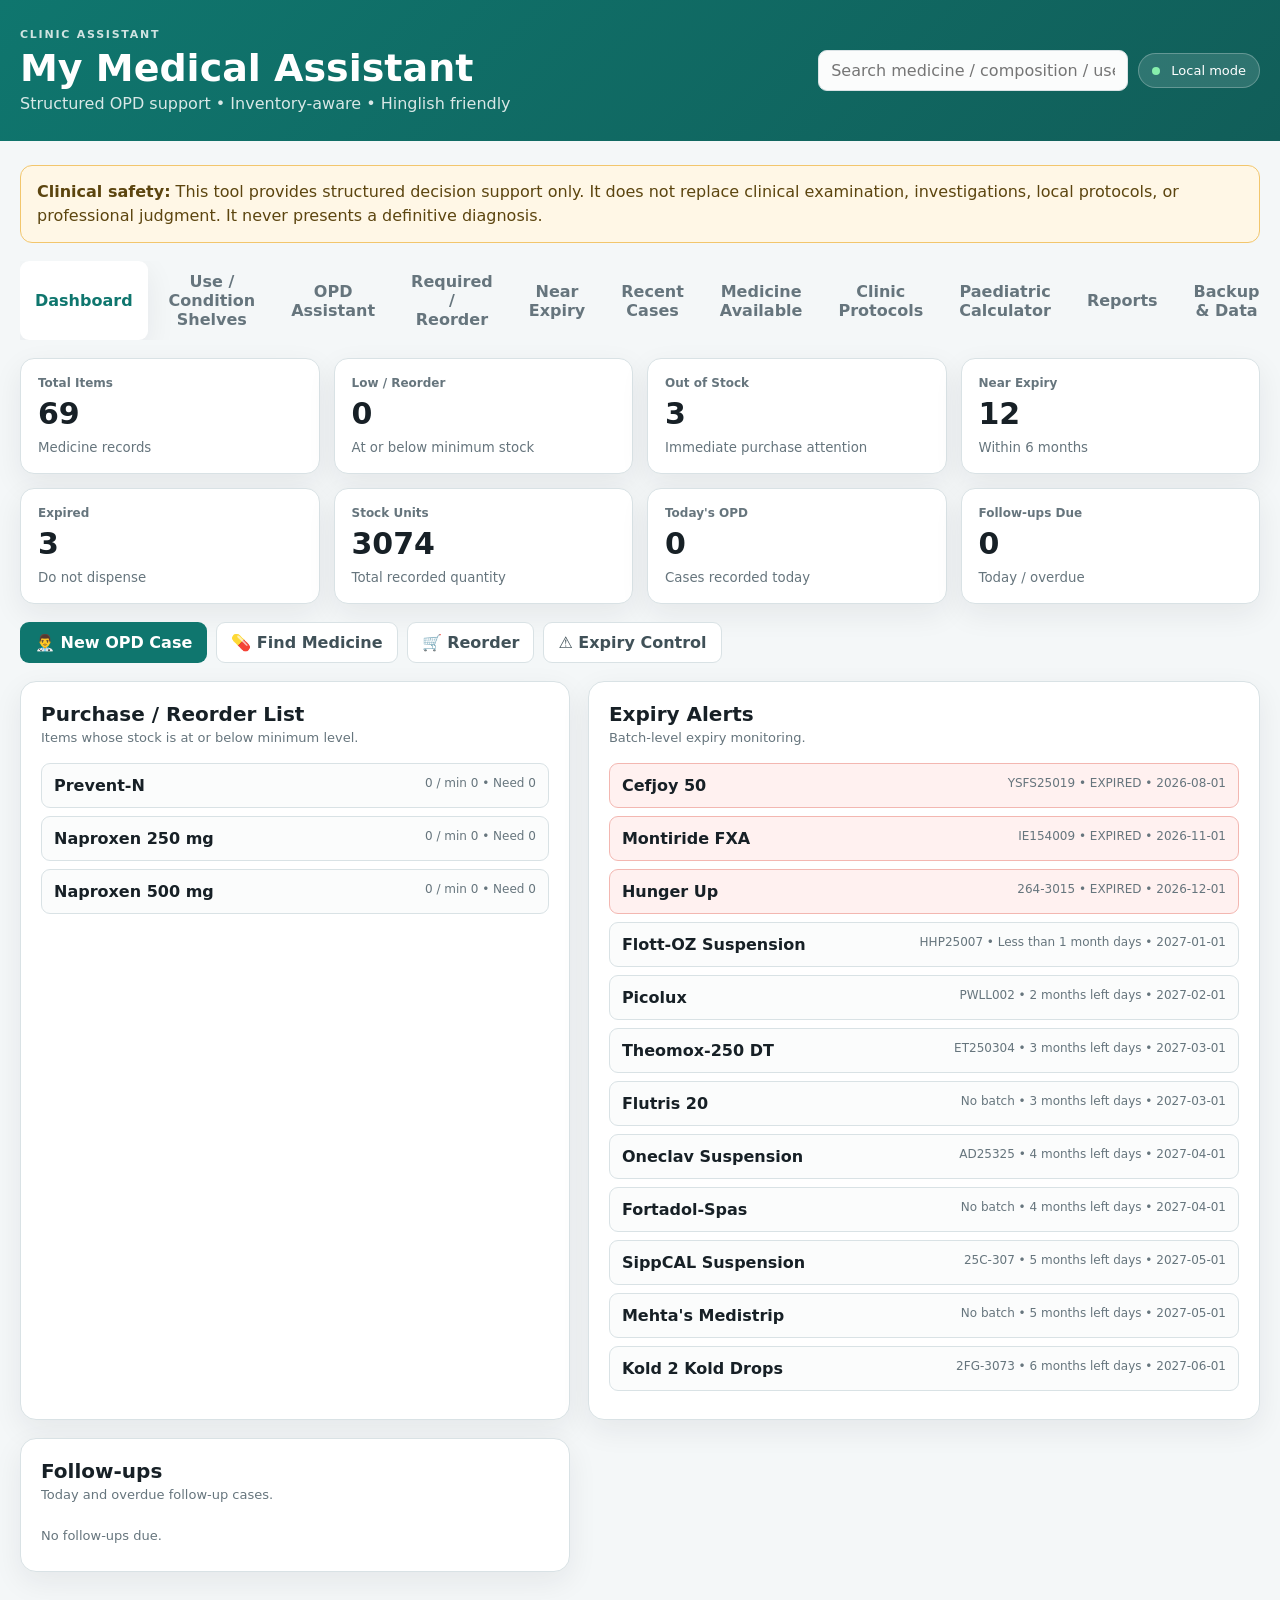
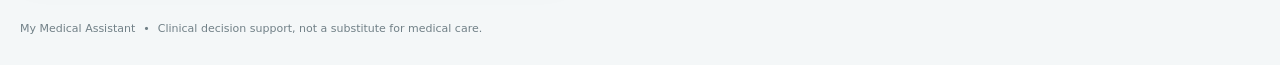
==== commit d84a60c1: "Refresh app cache for SippCAL inventory" ====
--- a/android/app/src/main/assets/web/index.html
+++ b/android/app/src/main/assets/web/index.html
@@ -366,7 +366,7 @@
       <span>Clinical decision support, not a substitute for medical care.</span>
     </footer>
   </div>
-  <script src="app.js?v=20260922-5"></script>
+  <script src="app.js?v=20260922-6"></script>
 <div id="medicineModal" class="modal hidden" aria-hidden="true">
   <div class="modal-backdrop" data-close-modal></div>
   <div class="modal-card">
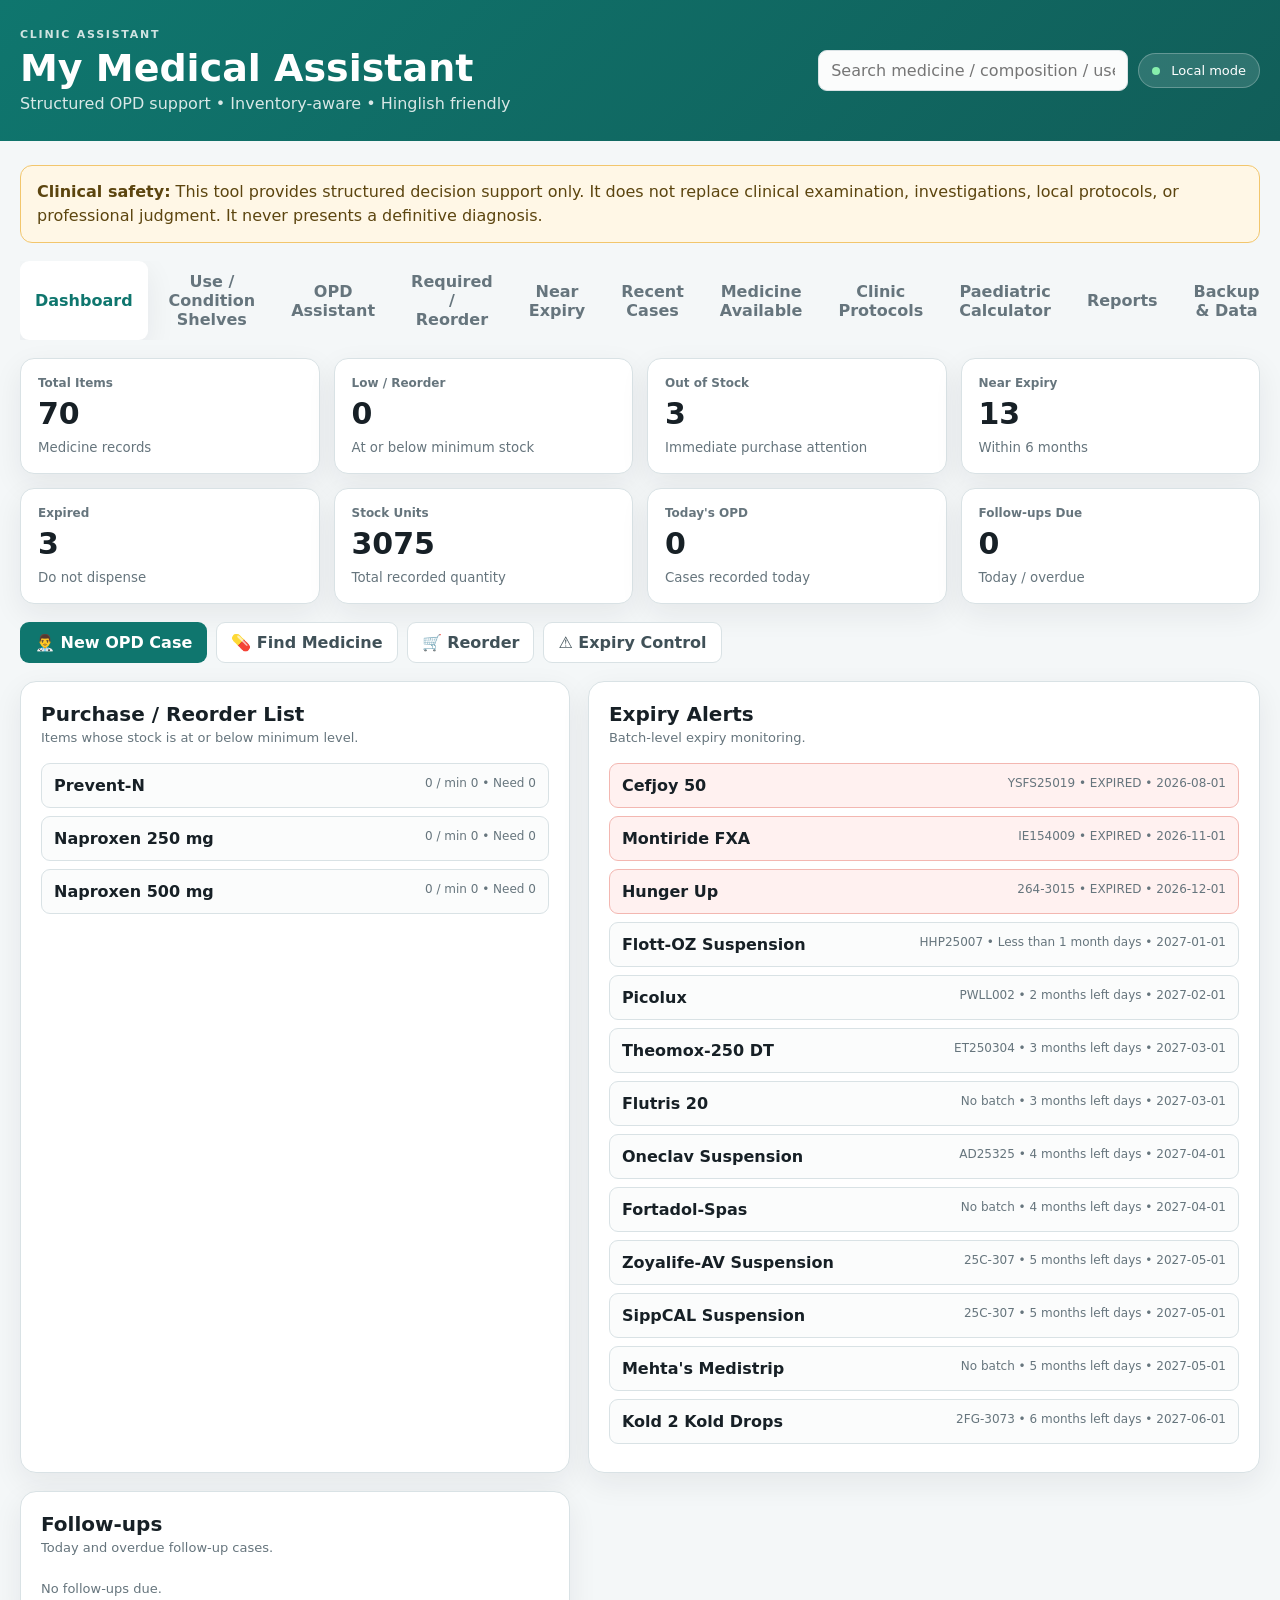
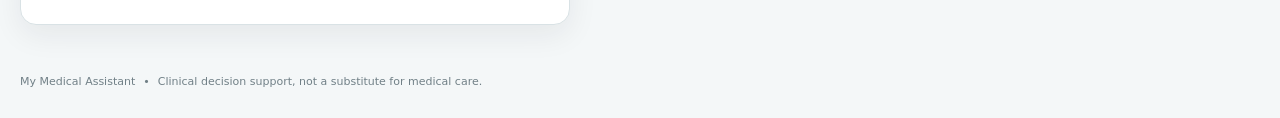
==== commit 2d17b403: "Refresh app cache for Zoyalife-AV" ====
--- a/android/app/src/main/assets/web/index.html
+++ b/android/app/src/main/assets/web/index.html
@@ -366,7 +366,7 @@
       <span>Clinical decision support, not a substitute for medical care.</span>
     </footer>
   </div>
-  <script src="app.js?v=20260922-6"></script>
+  <script src="app.js?v=20260922-7"></script>
 <div id="medicineModal" class="modal hidden" aria-hidden="true">
   <div class="modal-backdrop" data-close-modal></div>
   <div class="modal-card">
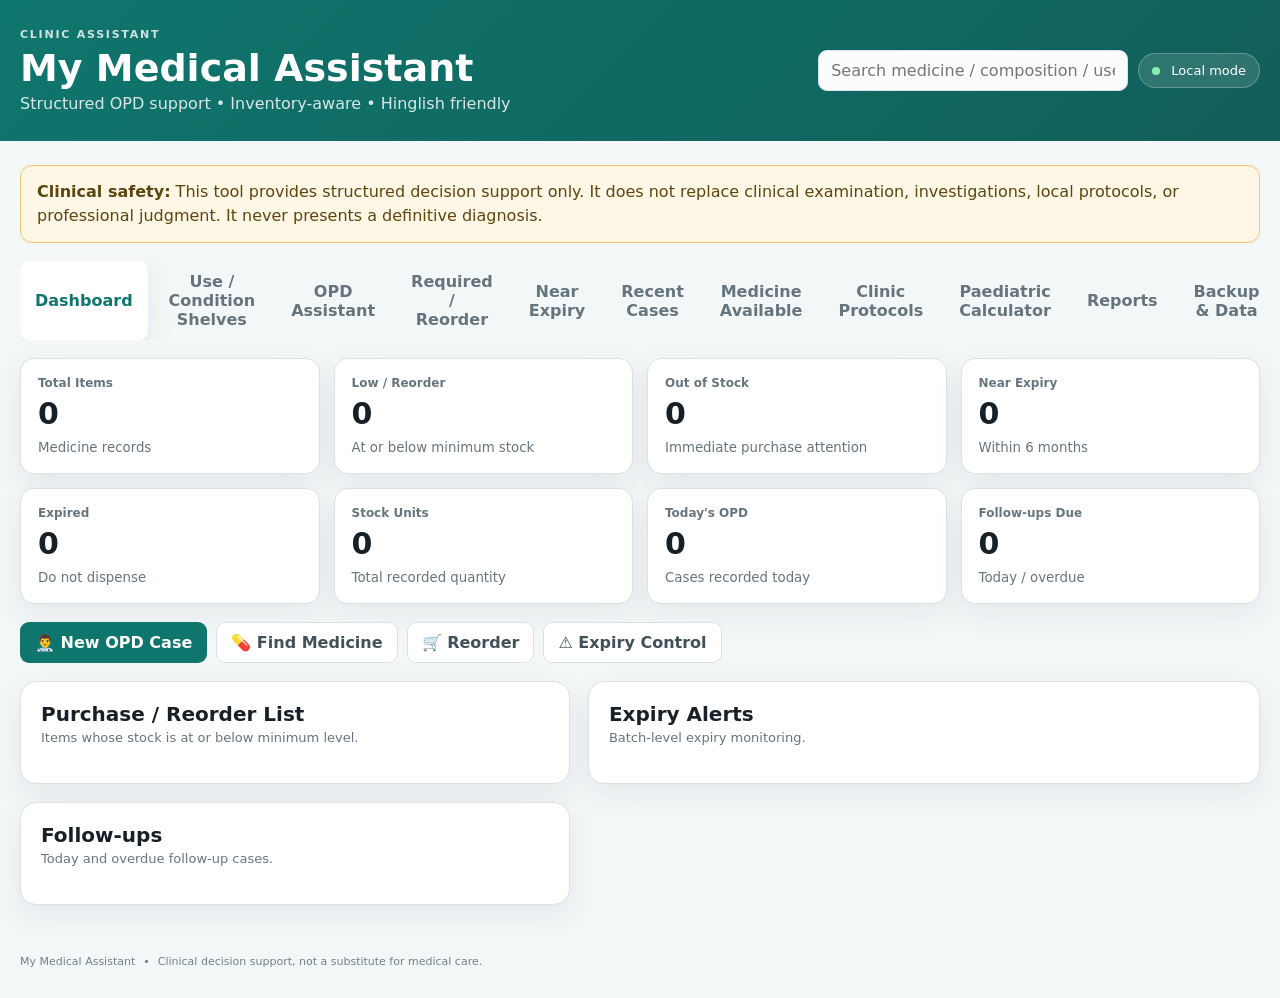
==== commit 2b215934: "Refresh app cache for URI-PILL" ====
--- a/android/app/src/main/assets/web/index.html
+++ b/android/app/src/main/assets/web/index.html
@@ -366,7 +366,7 @@
       <span>Clinical decision support, not a substitute for medical care.</span>
     </footer>
   </div>
-  <script src="app.js?v=20260922-7"></script>
+  <script src="app.js?v=20260922-8"></script>
 <div id="medicineModal" class="modal hidden" aria-hidden="true">
   <div class="modal-backdrop" data-close-modal></div>
   <div class="modal-card">
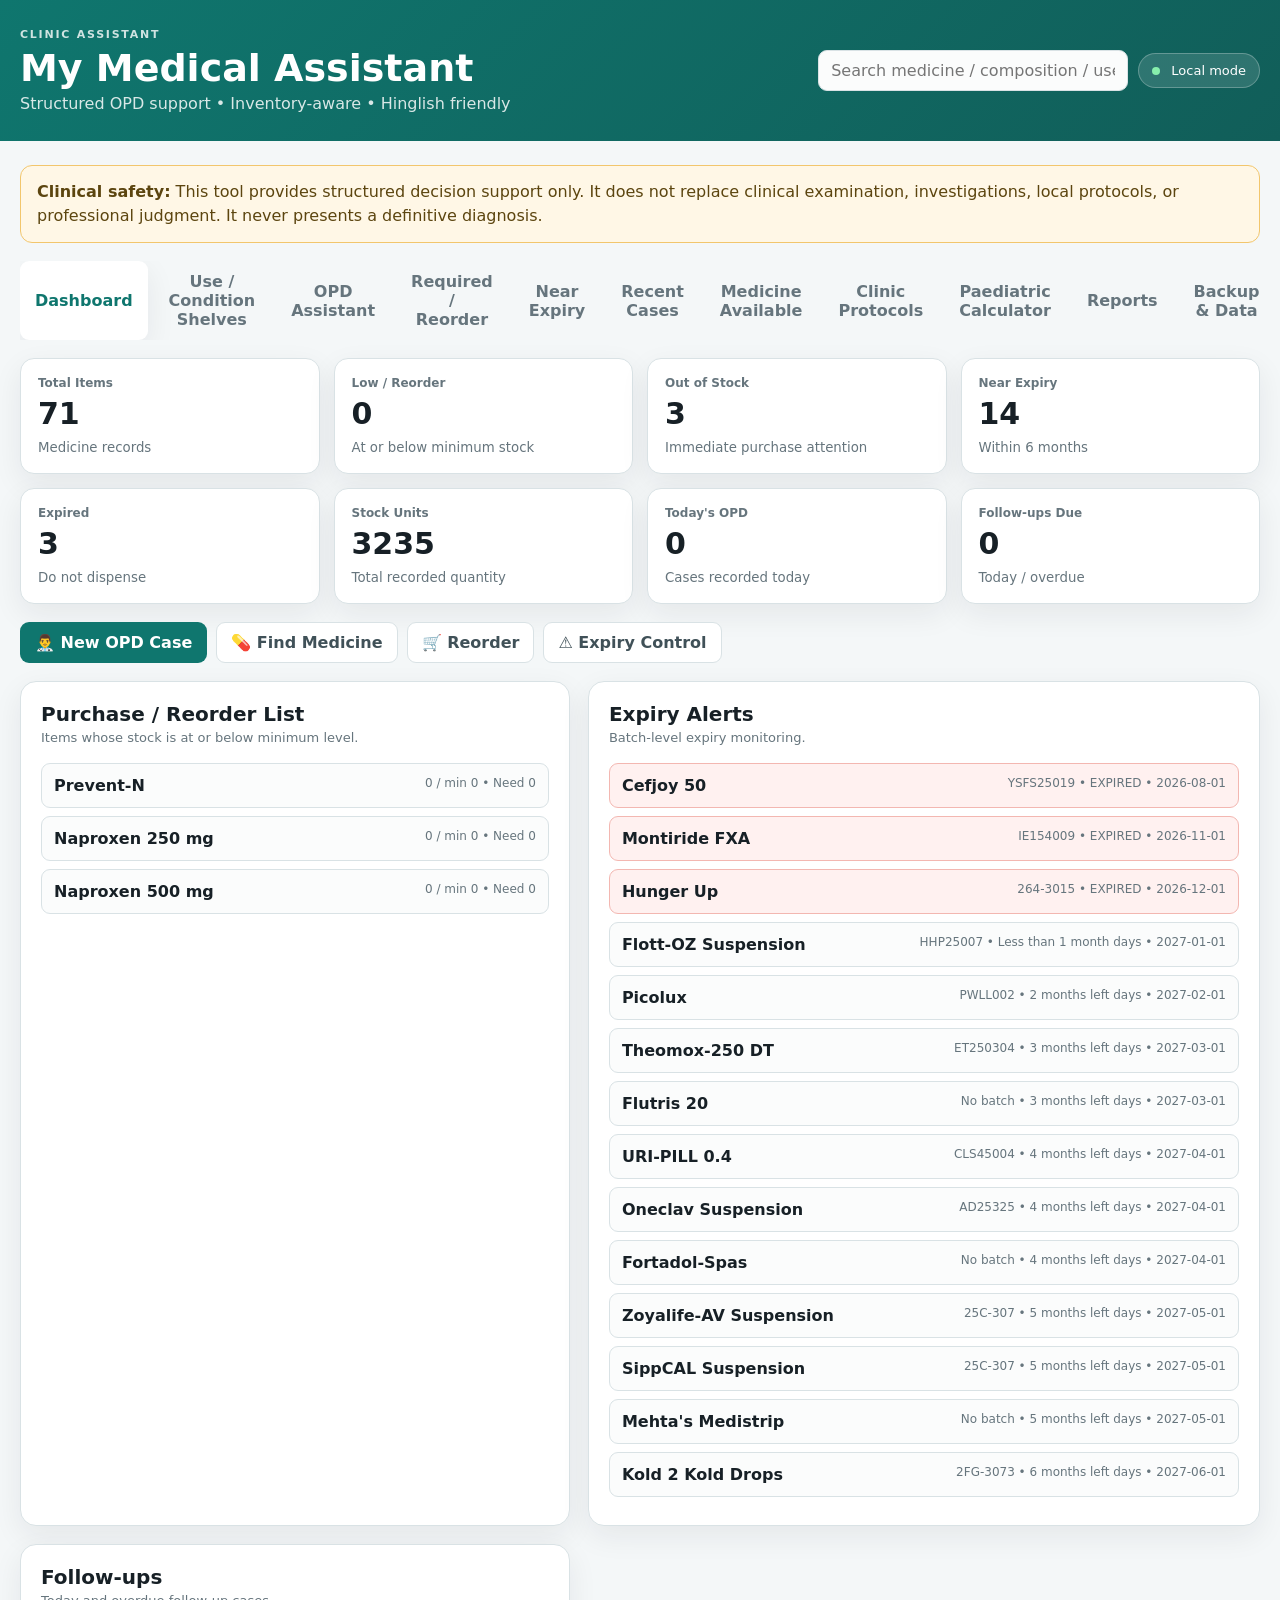
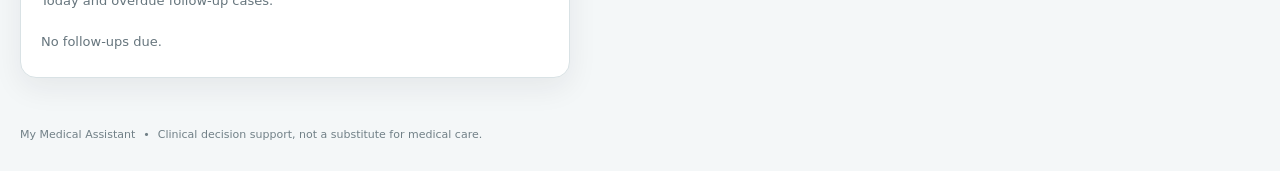
==== commit 8b0d3366: "Refresh app cache after syntax fix" ====
--- a/android/app/src/main/assets/web/index.html
+++ b/android/app/src/main/assets/web/index.html
@@ -366,7 +366,7 @@
       <span>Clinical decision support, not a substitute for medical care.</span>
     </footer>
   </div>
-  <script src="app.js?v=20260922-8"></script>
+  <script src="app.js?v=20260922-9"></script>
 <div id="medicineModal" class="modal hidden" aria-hidden="true">
   <div class="modal-backdrop" data-close-modal></div>
   <div class="modal-card">
